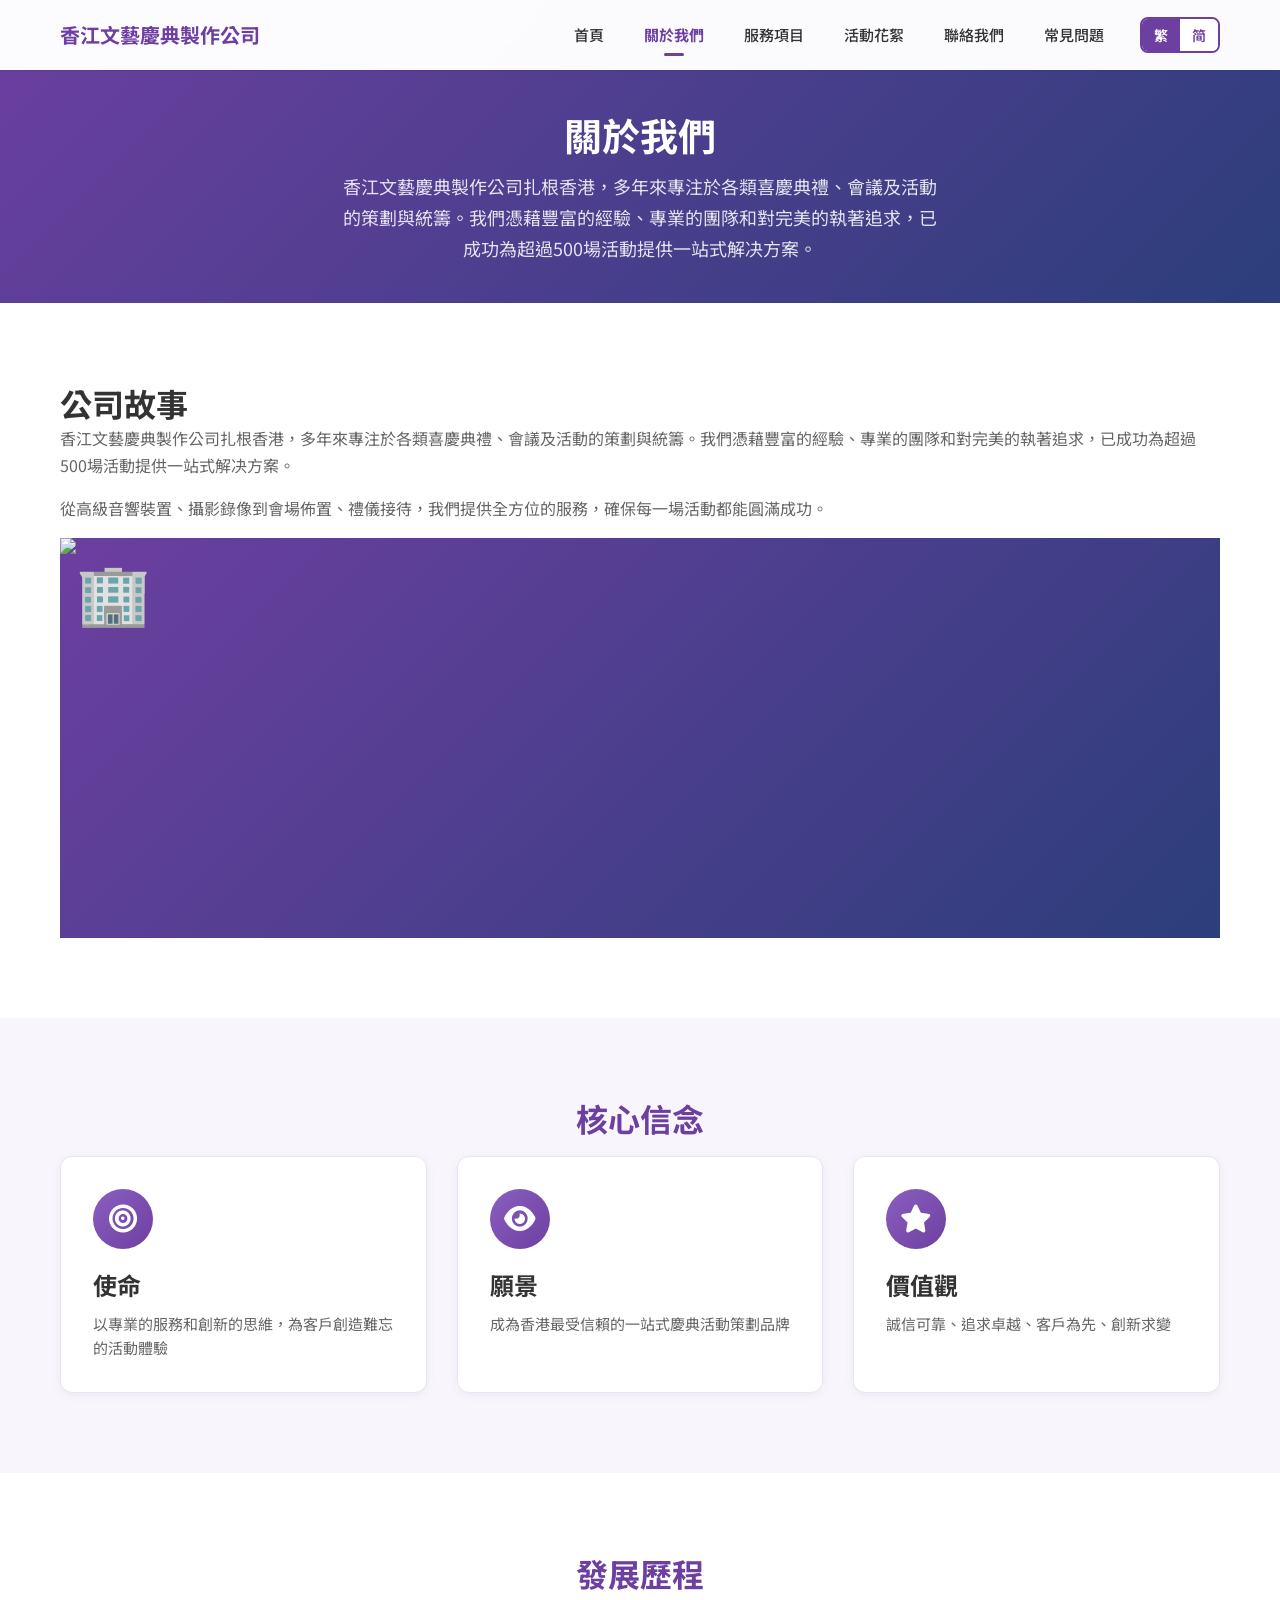
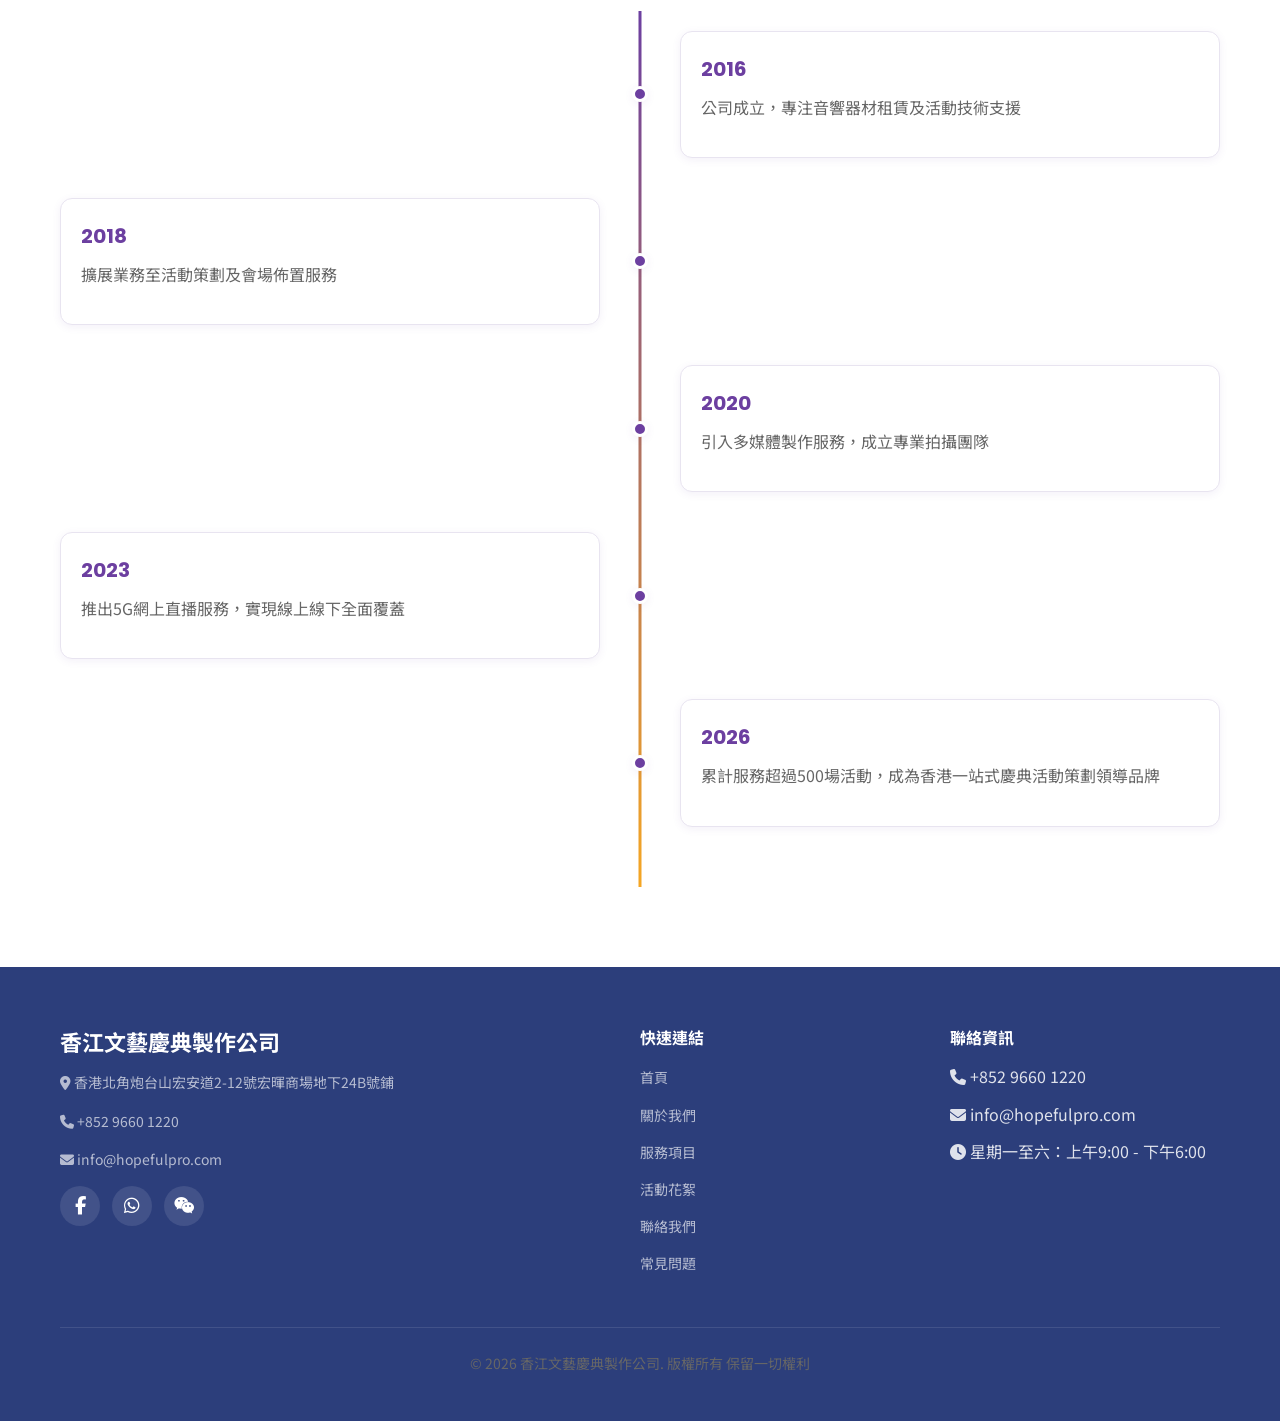
==== about.html @ d1c0e614 "feat: implement all 6 website pages with bilingual support - index.html: homepage with hero, 3 servi" ====
<!DOCTYPE html>
<html lang="zh-HK">
<head>
  <meta charset="UTF-8">
  <meta name="viewport" content="width=device-width, initial-scale=1.0">
  <title data-lang="aboutTitle">關於我們 - 香江文藝慶典製作公司</title>
  <link rel="stylesheet" href="https://cdnjs.cloudflare.com/ajax/libs/font-awesome/6.5.1/css/all.min.css">
  <link rel="stylesheet" href="css/style.css">
</head>
<body>
  <!-- Navigation -->
  <nav class="navbar">
    <div class="container">
      <a href="index.html" class="nav-logo">
        <img src="images/logo/logo.png" alt="Logo" onerror="this.style.display='none'">
        <span data-lang="companyName">香江文藝慶典製作公司</span>
      </a>
      <div class="nav-menu">
        <a href="index.html" class="nav-link" data-lang="navHome">首頁</a>
        <a href="about.html" class="nav-link active" data-lang="navAbout">關於我們</a>
        <a href="services.html" class="nav-link" data-lang="navServices">服務項目</a>
        <a href="gallery.html" class="nav-link" data-lang="navGallery">活動花絮</a>
        <a href="contact.html" class="nav-link" data-lang="navContact">聯絡我們</a>
        <a href="faq.html" class="nav-link" data-lang="navFAQ">常見問題</a>
        <div class="lang-toggle-group">
          <button class="lang-toggle active" data-lang-target="zh-hk">繁</button>
          <button class="lang-toggle" data-lang-target="zh-cn" data-lang="langToggle">简</button>
        </div>
      </div>
      <div class="hamburger">
        <span></span><span></span><span></span>
      </div>
    </div>
  </nav>

  <!-- Page Hero -->
  <section class="page-hero">
    <div class="container">
      <h1 data-lang="aboutTitle">關於我們</h1>
      <p data-lang="aboutStoryP1">香江文藝慶典製作公司扎根香港，多年來專注於各類喜慶典禮、會議及活動的策劃與統籌。</p>
    </div>
  </section>

  <!-- Company Story -->
  <section class="section">
    <div class="container">
      <div class="story-section">
        <div>
          <h2 data-lang="aboutStoryTitle">公司故事</h2>
          <p data-lang="aboutStoryP1">香江文藝慶典製作公司扎根香港，多年來專注於各類喜慶典禮、會議及活動的策劃與統籌。我們憑藉豐富的經驗、專業的團隊和對完美的執著追求，已成功為超過500場活動提供一站式解决方案。</p>
          <p data-lang="aboutStoryP2">從高級音響裝置、攝影錄像到會場佈置、禮儀接待，我們提供全方位的服務，確保每一場活動都能圓滿成功。</p>
        </div>
        <div class="story-image">
          <img src="images/hero/company.jpg" alt="公司照片" onerror="this.style.cssText='background:linear-gradient(135deg,#6C3FA0,#2C3E7B);height:400px;display:flex;align-items:center;justify-content:center;font-size:60px;color:white';this.alt='🏢'">
        </div>
      </div>
    </div>
  </section>

  <!-- Mission / Vision / Values -->
  <section class="section section-alt">
    <div class="container">
      <h2 class="section-title">核心信念</h2>
      <div class="grid-3">
        <div class="card fade-in">
          <div class="card-icon"><i class="fas fa-bullseye"></i></div>
          <h3 data-lang="aboutMission">使命</h3>
          <p data-lang="aboutMissionDesc">以專業的服務和創新的思維，為客戶創造難忘的活動體驗</p>
        </div>
        <div class="card fade-in">
          <div class="card-icon"><i class="fas fa-eye"></i></div>
          <h3 data-lang="aboutVision">願景</h3>
          <p data-lang="aboutVisionDesc">成為香港最受信賴的一站式慶典活動策劃品牌</p>
        </div>
        <div class="card fade-in">
          <div class="card-icon"><i class="fas fa-star"></i></div>
          <h3 data-lang="aboutValues">價值觀</h3>
          <p data-lang="aboutValuesDesc">誠信可靠、追求卓越、客戶為先、創新求變</p>
        </div>
      </div>
    </div>
  </section>

  <!-- Timeline -->
  <section class="section">
    <div class="container">
      <h2 class="section-title">發展歷程</h2>
      <div class="timeline">
        <div class="timeline-item">
          <div class="timeline-dot"></div>
          <div class="timeline-content">
            <div class="timeline-year">2016</div>
            <p>公司成立，專注音響器材租賃及活動技術支援</p>
          </div>
        </div>
        <div class="timeline-item">
          <div class="timeline-dot"></div>
          <div class="timeline-content">
            <div class="timeline-year">2018</div>
            <p>擴展業務至活動策劃及會場佈置服務</p>
          </div>
        </div>
        <div class="timeline-item">
          <div class="timeline-dot"></div>
          <div class="timeline-content">
            <div class="timeline-year">2020</div>
            <p>引入多媒體製作服務，成立專業拍攝團隊</p>
          </div>
        </div>
        <div class="timeline-item">
          <div class="timeline-dot"></div>
          <div class="timeline-content">
            <div class="timeline-year">2023</div>
            <p>推出5G網上直播服務，實現線上線下全面覆蓋</p>
          </div>
        </div>
        <div class="timeline-item">
          <div class="timeline-dot"></div>
          <div class="timeline-content">
            <div class="timeline-year">2026</div>
            <p>累計服務超過500場活動，成為香港一站式慶典活動策劃領導品牌</p>
          </div>
        </div>
      </div>
    </div>
  </section>

  <!-- Footer -->
  <footer class="footer">
    <div class="container">
      <div class="footer-grid">
        <div class="footer-brand">
          <h3 data-lang="footerCompany">香江文藝慶典製作公司</h3>
          <p><i class="fas fa-map-marker-alt"></i> <span data-lang="contactAddressValue">香港北角炮台山宏安道2-12號宏暉商場地下24B號鋪</span></p>
          <p><i class="fas fa-phone"></i> +852 9660 1220</p>
          <p><i class="fas fa-envelope"></i> info@hopefulpro.com</p>
          <div class="footer-social">
            <a href="#" aria-label="Facebook"><i class="fab fa-facebook-f"></i></a>
            <a href="#" aria-label="WhatsApp"><i class="fab fa-whatsapp"></i></a>
            <a href="#" aria-label="WeChat"><i class="fab fa-weixin"></i></a>
          </div>
        </div>
        <div class="footer-links">
          <h4 data-lang="footerQuickLinks">快速連結</h4>
          <ul>
            <li><a href="index.html" data-lang="navHome">首頁</a></li>
            <li><a href="about.html" data-lang="navAbout">關於我們</a></li>
            <li><a href="services.html" data-lang="navServices">服務項目</a></li>
            <li><a href="gallery.html" data-lang="navGallery">活動花絮</a></li>
            <li><a href="contact.html" data-lang="navContact">聯絡我們</a></li>
            <li><a href="faq.html" data-lang="navFAQ">常見問題</a></li>
          </ul>
        </div>
        <div class="footer-links">
          <h4 data-lang="footerContact">聯絡資訊</h4>
          <ul>
            <li><i class="fas fa-phone"></i> +852 9660 1220</li>
            <li><i class="fas fa-envelope"></i> info@hopefulpro.com</li>
            <li><i class="fas fa-clock"></i> <span data-lang="contactHoursValue">星期一至六：上午9:00 - 下午6:00</span></li>
          </ul>
        </div>
      </div>
      <div class="footer-bottom">
        <p>&copy; 2026 <span data-lang="footerCompany">香江文藝慶典製作公司</span>. <span data-lang="footerRights">版權所有 保留一切權利</span></p>
      </div>
    </div>
  </footer>

  <script src="js/lang-data.js"></script>
  <script src="js/main.js"></script>
</body>
</html>
---- css/style.css ----
/* ============================================
   香江文藝慶典製作公司 - Global Stylesheet
   Design System v1.0
   ============================================ */

/* --- Google Fonts --- */
@import url('https://fonts.googleapis.com/css2?family=Noto+Sans+TC:wght@400;500;700;900&family=Noto+Sans+SC:wght@400;500;700;900&family=Poppins:wght@400;600&display=swap');

/* --- CSS Custom Properties --- */
:root {
  --primary: #6C3FA0;
  --primary-dark: #542e80;
  --primary-light: #8b5fbf;
  --accent: #F5A623;
  --accent-dark: #d48e0f;
  --cta: #FF6B6B;
  --cta-dark: #e04848;
  --navy: #2C3E7B;
  --navy-dark: #1a2752;
  --bg-light: #F8F6FC;
  --bg-white: #FFFFFF;
  --text-dark: #333333;
  --text-mid: #666666;
  --text-light: #999999;
  --border: #e8e4f0;
  --gradient-hero: linear-gradient(135deg, var(--primary) 0%, var(--navy) 100%);
  --gradient-accent: linear-gradient(135deg, var(--accent) 0%, var(--cta) 100%);
  --shadow-sm: 0 2px 8px rgba(108, 63, 160, 0.08);
  --shadow-md: 0 4px 20px rgba(108, 63, 160, 0.10);
  --shadow-lg: 0 8px 32px rgba(108, 63, 160, 0.15);
  --shadow-hover: 0 8px 28px rgba(108, 63, 160, 0.18);
  --radius-sm: 8px;
  --radius-md: 12px;
  --radius-lg: 16px;
  --radius-full: 50px;
  --font-cn: 'Noto Sans TC', 'Noto Sans SC', sans-serif;
  --font-en: 'Poppins', sans-serif;
  --max-width: 1200px;
  --nav-height: 70px;
  --section-padding: 80px 0;
}

/* --- CSS Reset --- */
*, *::before, *::after { box-sizing: border-box; margin: 0; padding: 0; }
html { scroll-behavior: smooth; -webkit-text-size-adjust: 100%; }
body {
  font-family: var(--font-cn);
  font-size: 16px;
  line-height: 1.7;
  color: var(--text-dark);
  background-color: var(--bg-white);
  -webkit-font-smoothing: antialiased;
}
img { max-width: 100%; height: auto; display: block; }
a { color: inherit; text-decoration: none; transition: color 0.3s ease; }
ul, ol { list-style: none; }

/* --- Typography --- */
h1, h2, h3, h4 { font-family: var(--font-cn); line-height: 1.3; font-weight: 700; }
h1 { font-size: 42px; } h2 { font-size: 32px; } h3 { font-size: 24px; } h4 { font-size: 18px; }
p { margin-bottom: 16px; color: var(--text-mid); }

/* --- Layout --- */
.container { width: 100%; max-width: var(--max-width); margin: 0 auto; padding: 0 20px; }
.section { padding: var(--section-padding); }
.section-alt { background-color: var(--bg-light); }
.section-title { text-align: center; margin-bottom: 16px; color: var(--primary); }
.section-subtitle { text-align: center; color: var(--text-mid); font-size: 18px; margin-bottom: 50px; max-width: 600px; margin-left: auto; margin-right: auto; }

/* --- Buttons --- */
.btn {
  display: inline-flex; align-items: center; gap: 8px;
  padding: 14px 32px; border-radius: var(--radius-full);
  font-family: var(--font-cn); font-size: 16px; font-weight: 600;
  border: 2px solid transparent; cursor: pointer;
  transition: all 0.3s ease; text-align: center; white-space: nowrap;
}
.btn-primary { background-color: var(--primary); color: white; border-color: var(--primary); }
.btn-primary:hover { background-color: var(--primary-dark); border-color: var(--primary-dark); transform: translateY(-2px); box-shadow: var(--shadow-md); }
.btn-cta { background-color: var(--cta); color: white; border-color: var(--cta); padding: 16px 40px; font-size: 18px; }
.btn-cta:hover { background-color: var(--cta-dark); border-color: var(--cta-dark); transform: translateY(-3px); box-shadow: 0 8px 25px rgba(255, 107, 107, 0.4); }
.btn-outline { background-color: transparent; color: var(--primary); border-color: var(--primary); }
.btn-outline:hover { background-color: var(--primary); color: white; transform: translateY(-2px); }
.btn-white { background-color: white; color: var(--primary); border-color: white; }
.btn-white:hover { background-color: var(--bg-light); transform: translateY(-2px); }

/* --- Navigation --- */
.navbar {
  position: fixed; top: 0; left: 0; width: 100%; height: var(--nav-height);
  background-color: rgba(255, 255, 255, 0.98);
  backdrop-filter: blur(10px); z-index: 1000;
  box-shadow: 0 1px 3px rgba(0, 0, 0, 0.06);
}
.navbar .container { display: flex; align-items: center; justify-content: space-between; height: 100%; }
.nav-logo { display: flex; align-items: center; gap: 12px; font-size: 20px; font-weight: 700; color: var(--primary); }
.nav-logo img { height: 40px; width: auto; }
.nav-menu { display: flex; align-items: center; gap: 8px; }
.nav-link {
  padding: 8px 16px; font-size: 15px; font-weight: 500;
  color: var(--text-dark); border-radius: var(--radius-sm);
  transition: all 0.3s ease; position: relative;
}
.nav-link:hover { color: var(--primary); background-color: var(--bg-light); }
.nav-link.active { color: var(--primary); font-weight: 700; }
.nav-link.active::after {
  content: ''; position: absolute; bottom: 0; left: 50%; transform: translateX(-50%);
  width: 20px; height: 3px; background-color: var(--primary); border-radius: 2px;
}
.lang-toggle-group { display: flex; border: 2px solid var(--primary); border-radius: var(--radius-sm); overflow: hidden; margin-left: 12px; }
.lang-toggle {
  padding: 6px 12px; font-size: 14px; font-weight: 600; cursor: pointer;
  background: white; color: var(--primary); border: none;
  transition: all 0.3s ease; font-family: var(--font-cn);
}
.lang-toggle.active { background: var(--primary); color: white; }
.lang-toggle:hover:not(.active) { background: var(--bg-light); }

/* Hamburger */
.hamburger { display: none; flex-direction: column; gap: 5px; cursor: pointer; padding: 5px; background: none; border: none; }
.hamburger span { display: block; width: 25px; height: 3px; background: var(--text-dark); border-radius: 3px; transition: all 0.3s ease; }
.hamburger.active span:nth-child(1) { transform: rotate(45deg) translate(5px, 6px); }
.hamburger.active span:nth-child(2) { opacity: 0; }
.hamburger.active span:nth-child(3) { transform: rotate(-45deg) translate(5px, -6px); }

/* --- Hero --- */
.hero {
  padding-top: var(--nav-height); min-height: 85vh;
  display: flex; align-items: center; justify-content: center;
  background: var(--gradient-hero); color: white; text-align: center;
  position: relative; overflow: hidden;
}
.hero::before {
  content: ''; position: absolute; top: 0; left: 0; right: 0; bottom: 0;
  background: url("data:image/svg+xml,%3Csvg width='60' height='60' viewBox='0 0 60 60' xmlns='http://www.w3.org/2000/svg'%3E%3Cg fill='none' fill-rule='evenodd'%3E%3Cg fill='%23ffffff' fill-opacity='0.05'%3E%3Cpath d='M36 34v-4h-2v4h-4v2h4v4h2v-4h4v-2h-4zm0-30V0h-2v4h-4v2h4v4h2V6h4V4h-4zM6 34v-4H4v4H0v2h4v4h2v-4h4v-2H6zM6 4V0H4v4H0v2h4v4h2V6h4V4H6z'/%3E%3C/g%3E%3C/g%3E%3C/svg%3E");
  pointer-events: none;
}
.hero-content { position: relative; z-index: 1; max-width: 800px; padding: 40px 20px; }
.hero-content h1 { font-size: 52px; font-weight: 900; margin-bottom: 20px; color: white; }
.hero-content p { font-size: 22px; color: rgba(255,255,255,0.9); margin-bottom: 36px; }

/* --- Page Hero --- */
.page-hero {
  padding-top: calc(var(--nav-height) + 40px); padding-bottom: 40px;
  background: var(--gradient-hero); color: white; text-align: center;
}
.page-hero h1 { font-size: 38px; color: white; margin-bottom: 12px; }
.page-hero p { color: rgba(255,255,255,0.85); font-size: 18px; max-width: 600px; margin: 0 auto; }

/* --- Cards --- */
.card {
  background: var(--bg-white); border-radius: var(--radius-md);
  box-shadow: var(--shadow-sm); padding: 32px;
  transition: all 0.3s ease; border: 1px solid var(--border);
}
.card:hover { transform: translateY(-4px); box-shadow: var(--shadow-hover); }
.card-icon {
  width: 60px; height: 60px; border-radius: 50%;
  background: linear-gradient(135deg, var(--primary-light), var(--primary));
  display: flex; align-items: center; justify-content: center;
  margin-bottom: 20px; font-size: 28px; color: white;
}
.card h3 { margin-bottom: 12px; color: var(--text-dark); }
.card p { color: var(--text-mid); font-size: 15px; line-height: 1.6; margin-bottom: 0; }

/* --- Grids --- */
.grid-2 { display: grid; grid-template-columns: 1fr 1fr; gap: 30px; }
.grid-3 { display: grid; grid-template-columns: repeat(3, 1fr); gap: 30px; }

/* --- Stats --- */
.stats-grid { display: grid; grid-template-columns: repeat(3, 1fr); gap: 30px; text-align: center; }
.stat-number {
  font-family: var(--font-en); font-size: 48px; font-weight: 700;
  background: var(--gradient-accent); -webkit-background-clip: text; -webkit-text-fill-color: transparent;
  background-clip: text; display: block; margin-bottom: 8px;
}
.stat-label { font-size: 16px; color: var(--text-mid); font-weight: 500; }

/* --- Timeline --- */
.timeline { position: relative; padding: 20px 0; }
.timeline::before {
  content: ''; position: absolute; left: 50%; transform: translateX(-50%);
  top: 0; bottom: 0; width: 3px;
  background: linear-gradient(to bottom, var(--primary), var(--accent));
}
.timeline-item { display: flex; align-items: center; margin-bottom: 40px; position: relative; }
.timeline-item:nth-child(odd) { flex-direction: row-reverse; }
.timeline-content { width: calc(50% - 40px); padding: 20px; background: var(--bg-white); border-radius: var(--radius-md); box-shadow: var(--shadow-sm); border: 1px solid var(--border); }
.timeline-year { font-family: var(--font-en); font-size: 20px; font-weight: 700; color: var(--primary); margin-bottom: 8px; }
.timeline-dot { width: 16px; height: 16px; border-radius: 50%; background: var(--primary); position: absolute; left: 50%; transform: translateX(-50%); border: 3px solid white; box-shadow: var(--shadow-sm); z-index: 1; }

/* --- Gallery --- */
.gallery-grid { columns: 3; column-gap: 20px; }
.gallery-item { break-inside: avoid; margin-bottom: 20px; border-radius: var(--radius-md); overflow: hidden; cursor: pointer; position: relative; transition: transform 0.3s ease; }
.gallery-item:hover { transform: scale(1.02); }
.gallery-item-overlay { position: absolute; bottom: 0; left: 0; right: 0; padding: 20px; background: linear-gradient(transparent, rgba(0,0,0,0.7)); color: white; opacity: 0; transition: opacity 0.3s ease; }
.gallery-item:hover .gallery-item-overlay { opacity: 1; }
.gallery-filters { display: flex; justify-content: center; gap: 12px; margin-bottom: 40px; flex-wrap: wrap; }
.gallery-filter { padding: 10px 24px; border-radius: var(--radius-full); border: 2px solid var(--border); background: white; font-family: var(--font-cn); font-size: 15px; cursor: pointer; transition: all 0.3s ease; color: var(--text-mid); }
.gallery-filter:hover { border-color: var(--primary); color: var(--primary); }
.gallery-filter.active { background: var(--primary); color: white; border-color: var(--primary); }

/* --- Lightbox --- */
.lightbox { display: none; position: fixed; top: 0; left: 0; width: 100%; height: 100%; background: rgba(0,0,0,0.9); z-index: 2000; justify-content: center; align-items: center; padding: 40px; }
.lightbox.active { display: flex; }
.lightbox img { max-width: 90%; max-height: 90%; object-fit: contain; border-radius: var(--radius-sm); }
.lightbox-close { position: absolute; top: 20px; right: 30px; font-size: 40px; color: white; cursor: pointer; width: 50px; height: 50px; display: flex; align-items: center; justify-content: center; background: rgba(255,255,255,0.1); border-radius: 50%; border: none; }

/* --- FAQ --- */
.faq-section { max-width: 800px; margin: 0 auto; }
.faq-category { margin-bottom: 40px; }
.faq-category-title { font-size: 20px; font-weight: 700; color: var(--primary); margin-bottom: 16px; padding-bottom: 8px; border-bottom: 2px solid var(--border); }
.faq-item { margin-bottom: 12px; border: 1px solid var(--border); border-radius: var(--radius-sm); overflow: hidden; }
.faq-question { width: 100%; padding: 18px 24px; background: white; border: none; text-align: left; font-family: var(--font-cn); font-size: 16px; font-weight: 500; color: var(--text-dark); cursor: pointer; display: flex; justify-content: space-between; align-items: center; }
.faq-question:hover { background: var(--bg-light); }
.faq-question::after { content: '+'; font-size: 22px; color: var(--primary); font-weight: 300; }
.faq-question.active::after { content: '−'; }
.faq-answer { max-height: 0; overflow: hidden; transition: max-height 0.3s ease; padding: 0 24px; background: var(--bg-light); }
.faq-answer p { padding: 18px 0; color: var(--text-mid); font-size: 15px; margin: 0; }

/* --- Contact --- */
.contact-grid { display: grid; grid-template-columns: 1fr 1fr; gap: 40px; }
.contact-info-card { display: flex; gap: 16px; padding: 24px; background: var(--bg-white); border-radius: var(--radius-md); box-shadow: var(--shadow-sm); border: 1px solid var(--border); margin-bottom: 20px; }
.contact-icon { width: 50px; height: 50px; border-radius: 50%; background: var(--bg-light); display: flex; align-items: center; justify-content: center; font-size: 20px; color: var(--primary); flex-shrink: 0; }
.contact-detail h4 { font-size: 16px; margin-bottom: 4px; }
.contact-detail p { font-size: 14px; color: var(--text-mid); margin: 0; }
.contact-map { border-radius: var(--radius-md); overflow: hidden; box-shadow: var(--shadow-sm); border: 1px solid var(--border); }
.contact-map iframe { width: 100%; min-height: 400px; display: block; }
.business-hours { margin-top: 24px; padding: 24px; background: var(--bg-light); border-radius: var(--radius-md); border-left: 4px solid var(--accent); }

/* --- CTA Section --- */
.cta-section { text-align: center; padding: 80px 20px; background: var(--gradient-hero); color: white; border-radius: var(--radius-lg); margin: 40px 0; }
.cta-section h2 { font-size: 36px; color: white; margin-bottom: 16px; }
.cta-section p { color: rgba(255,255,255,0.9); font-size: 18px; margin-bottom: 32px; max-width: 600px; margin-left: auto; margin-right: auto; }

/* --- Footer --- */
.footer { background-color: var(--navy); color: rgba(255,255,255,0.85); padding: 60px 0 30px; }
.footer-grid { display: grid; grid-template-columns: 2fr 1fr 1fr; gap: 40px; margin-bottom: 40px; }
.footer-brand h3 { color: white; font-size: 22px; margin-bottom: 16px; }
.footer-brand p { color: rgba(255,255,255,0.65); font-size: 14px; line-height: 1.6; }
.footer-links h4 { color: white; font-size: 16px; margin-bottom: 16px; }
.footer-links ul li { margin-bottom: 10px; }
.footer-links ul li a { color: rgba(255,255,255,0.65); font-size: 14px; }
.footer-links ul li a:hover { color: var(--accent); }
.footer-social { display: flex; gap: 12px; margin-top: 16px; }
.footer-social a { width: 40px; height: 40px; border-radius: 50%; background: rgba(255,255,255,0.1); display: flex; align-items: center; justify-content: center; color: white; font-size: 18px; transition: all 0.3s ease; }
.footer-social a:hover { background: var(--accent); transform: translateY(-2px); }
.footer-bottom { border-top: 1px solid rgba(255,255,255,0.1); padding-top: 24px; text-align: center; font-size: 14px; color: rgba(255,255,255,0.5); }

/* --- Animations --- */
.fade-in { opacity: 0; transform: translateY(20px); animation: fadeInUp 0.6s ease forwards; }
@keyframes fadeInUp { to { opacity: 1; transform: translateY(0); } }
.fade-in:nth-child(2) { animation-delay: 0.1s; }
.fade-in:nth-child(3) { animation-delay: 0.2s; }

/* --- Responsive --- */
@media (max-width: 1024px) {
  .grid-3 { grid-template-columns: repeat(2, 1fr); }
  .footer-grid { grid-template-columns: 1fr 1fr; }
  .gallery-grid { columns: 2; }
  .contact-grid { grid-template-columns: 1fr; }
  .hero-content h1 { font-size: 42px; }
}

@media (max-width: 768px) {
  h1 { font-size: 28px; } h2 { font-size: 24px; } h3 { font-size: 20px; }
  .hamburger { display: flex; }
  .nav-menu {
    position: fixed; top: var(--nav-height); right: -100%;
    width: 80%; max-width: 320px; height: calc(100vh - var(--nav-height));
    background: white; flex-direction: column; padding: 24px;
    box-shadow: -4px 0 20px rgba(0,0,0,0.1); transition: right 0.3s ease;
  }
  .nav-menu.active { right: 0; }
  .nav-link { width: 100%; padding: 12px 16px; font-size: 16px; }
  .nav-link.active::after { display: none; }
  .nav-link.active { background: var(--bg-light); }
  .lang-toggle-group { margin-left: 0; margin-top: 16px; }
  .hero-content h1 { font-size: 32px; }
  .hero-content p { font-size: 18px; }
  .grid-2, .grid-3 { grid-template-columns: 1fr; }
  .stats-grid { grid-template-columns: 1fr; }
  .stat-number { font-size: 36px; }
  .gallery-grid { columns: 1; }
  .footer-grid { grid-template-columns: 1fr; }
  .timeline::before { left: 20px; }
  .timeline-item, .timeline-item:nth-child(odd) { flex-direction: row; padding-left: 50px; }
  .timeline-content { width: 100%; }
  .timeline-dot { left: 20px; }
  .page-hero h1 { font-size: 28px; }
  .cta-section h2 { font-size: 26px; }
  .cta-section { padding: 50px 20px; }
  .hero { min-height: 70vh; }
}

@media (max-width: 480px) {
  .hero-content h1 { font-size: 26px; }
  .hero-content p { font-size: 16px; }
  .container { padding: 0 16px; }
}
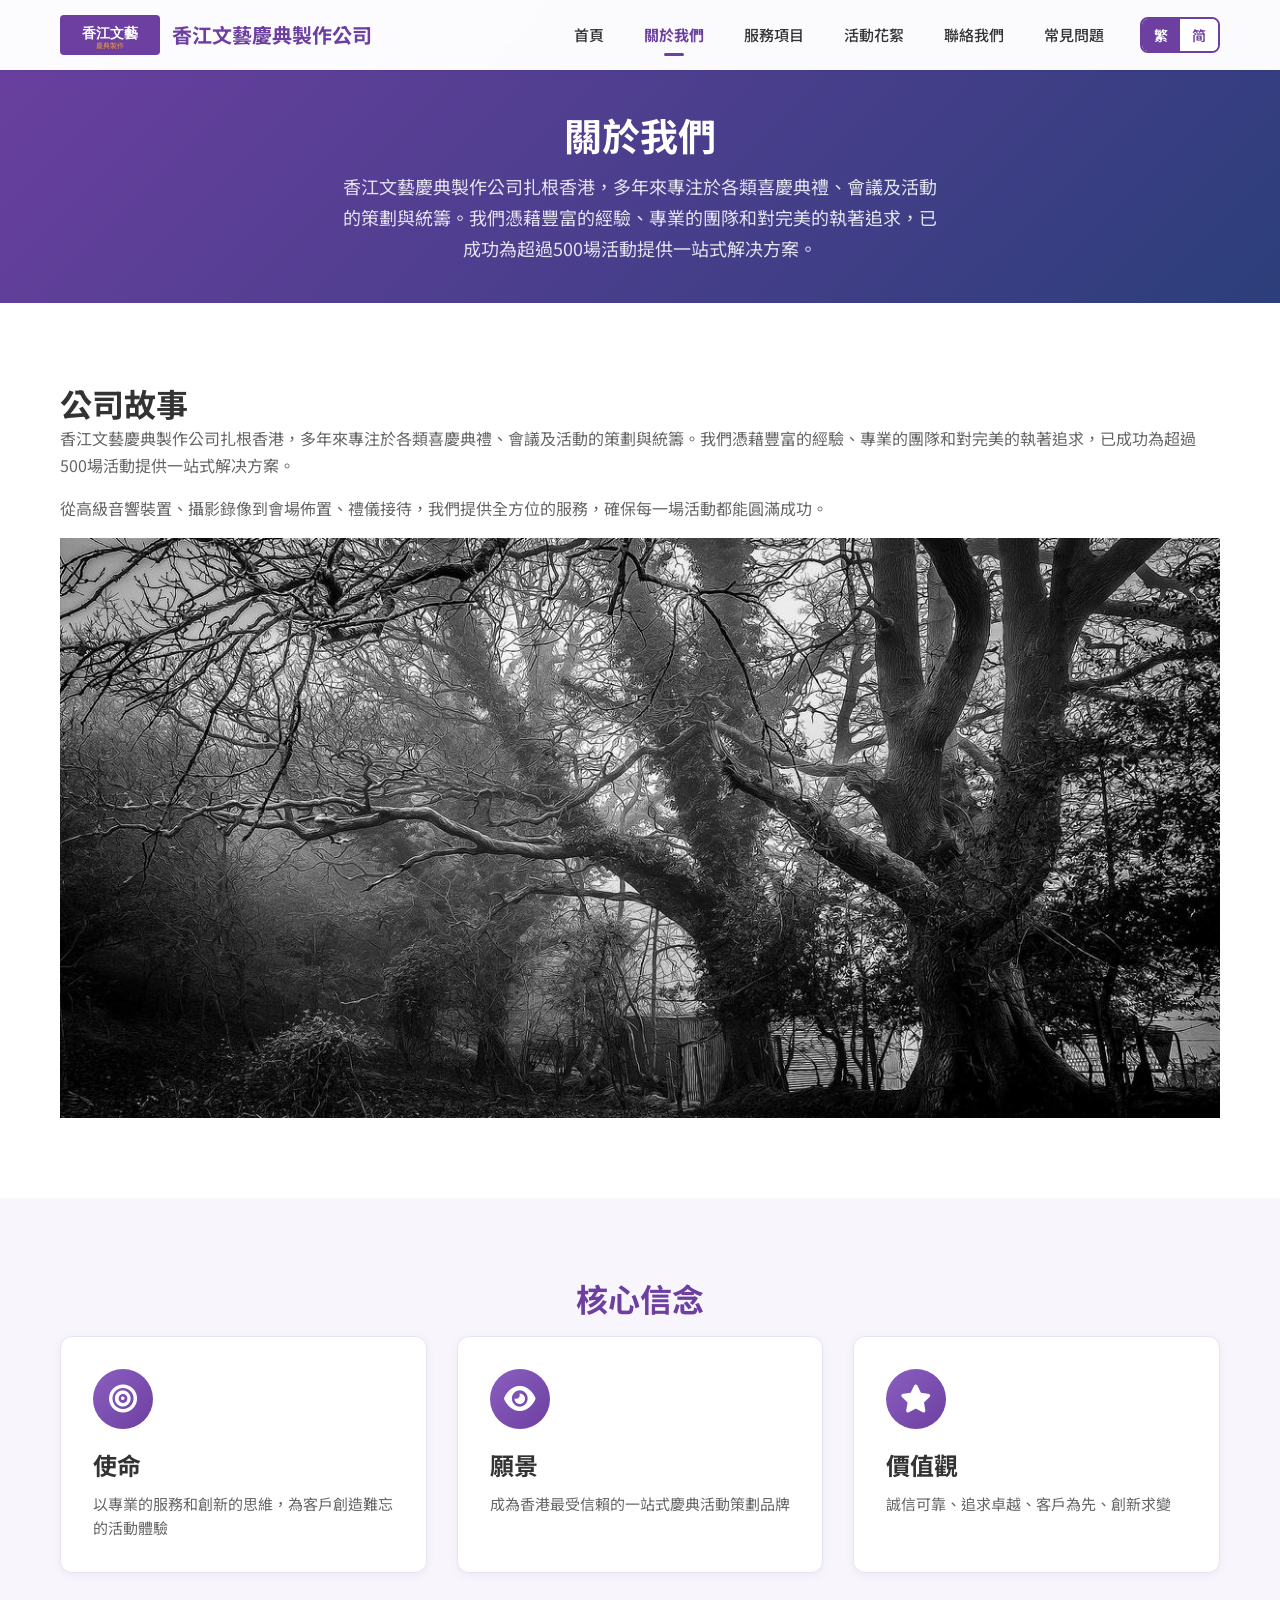
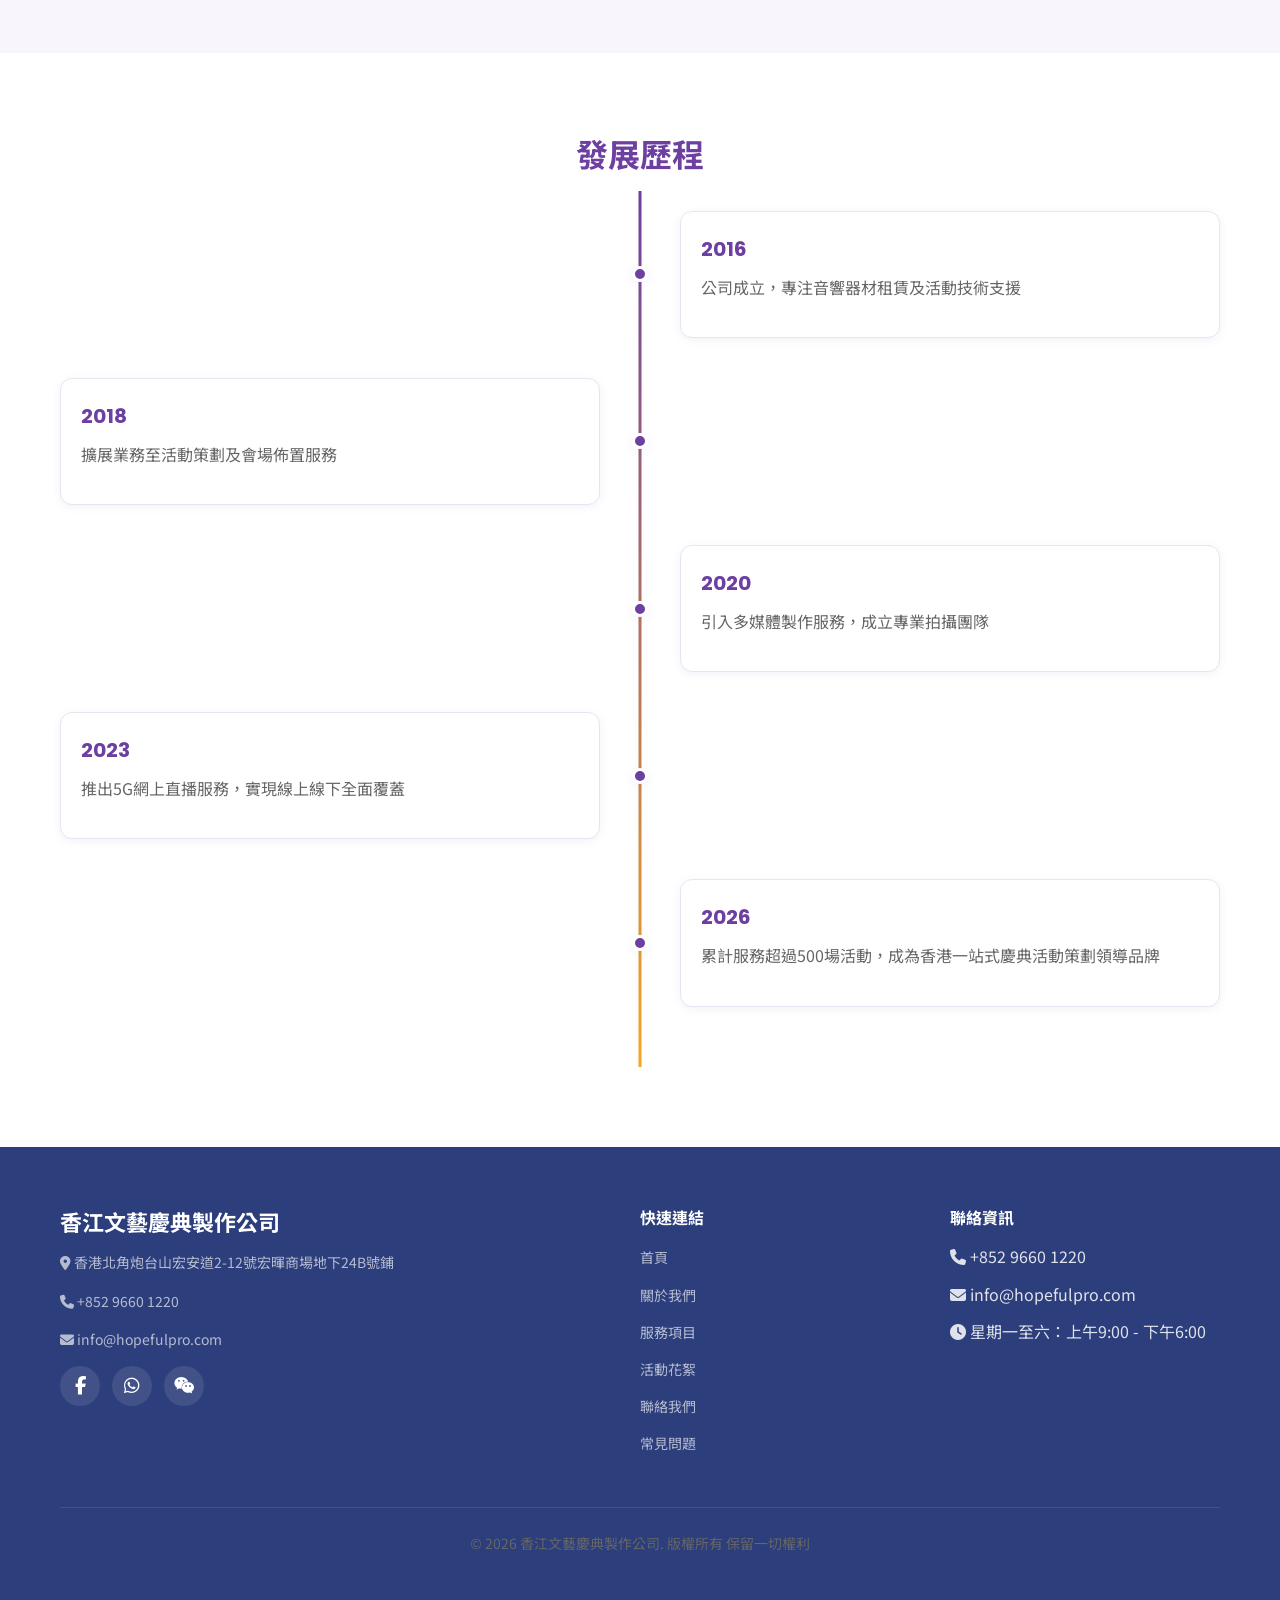
==== commit b994943a: "feat: add image assets and update all pages to use local files - 9 gallery photos downloaded from Pi" ====
--- a/about.html
+++ b/about.html
@@ -12,7 +12,7 @@
   <nav class="navbar">
     <div class="container">
       <a href="index.html" class="nav-logo">
-        <img src="images/logo/logo.png" alt="Logo" onerror="this.style.display='none'">
+        <img src="images/logo/logo.svg" alt="Logo" onerror="this.style.display='none'">
         <span data-lang="companyName">香江文藝慶典製作公司</span>
       </a>
       <div class="nav-menu">
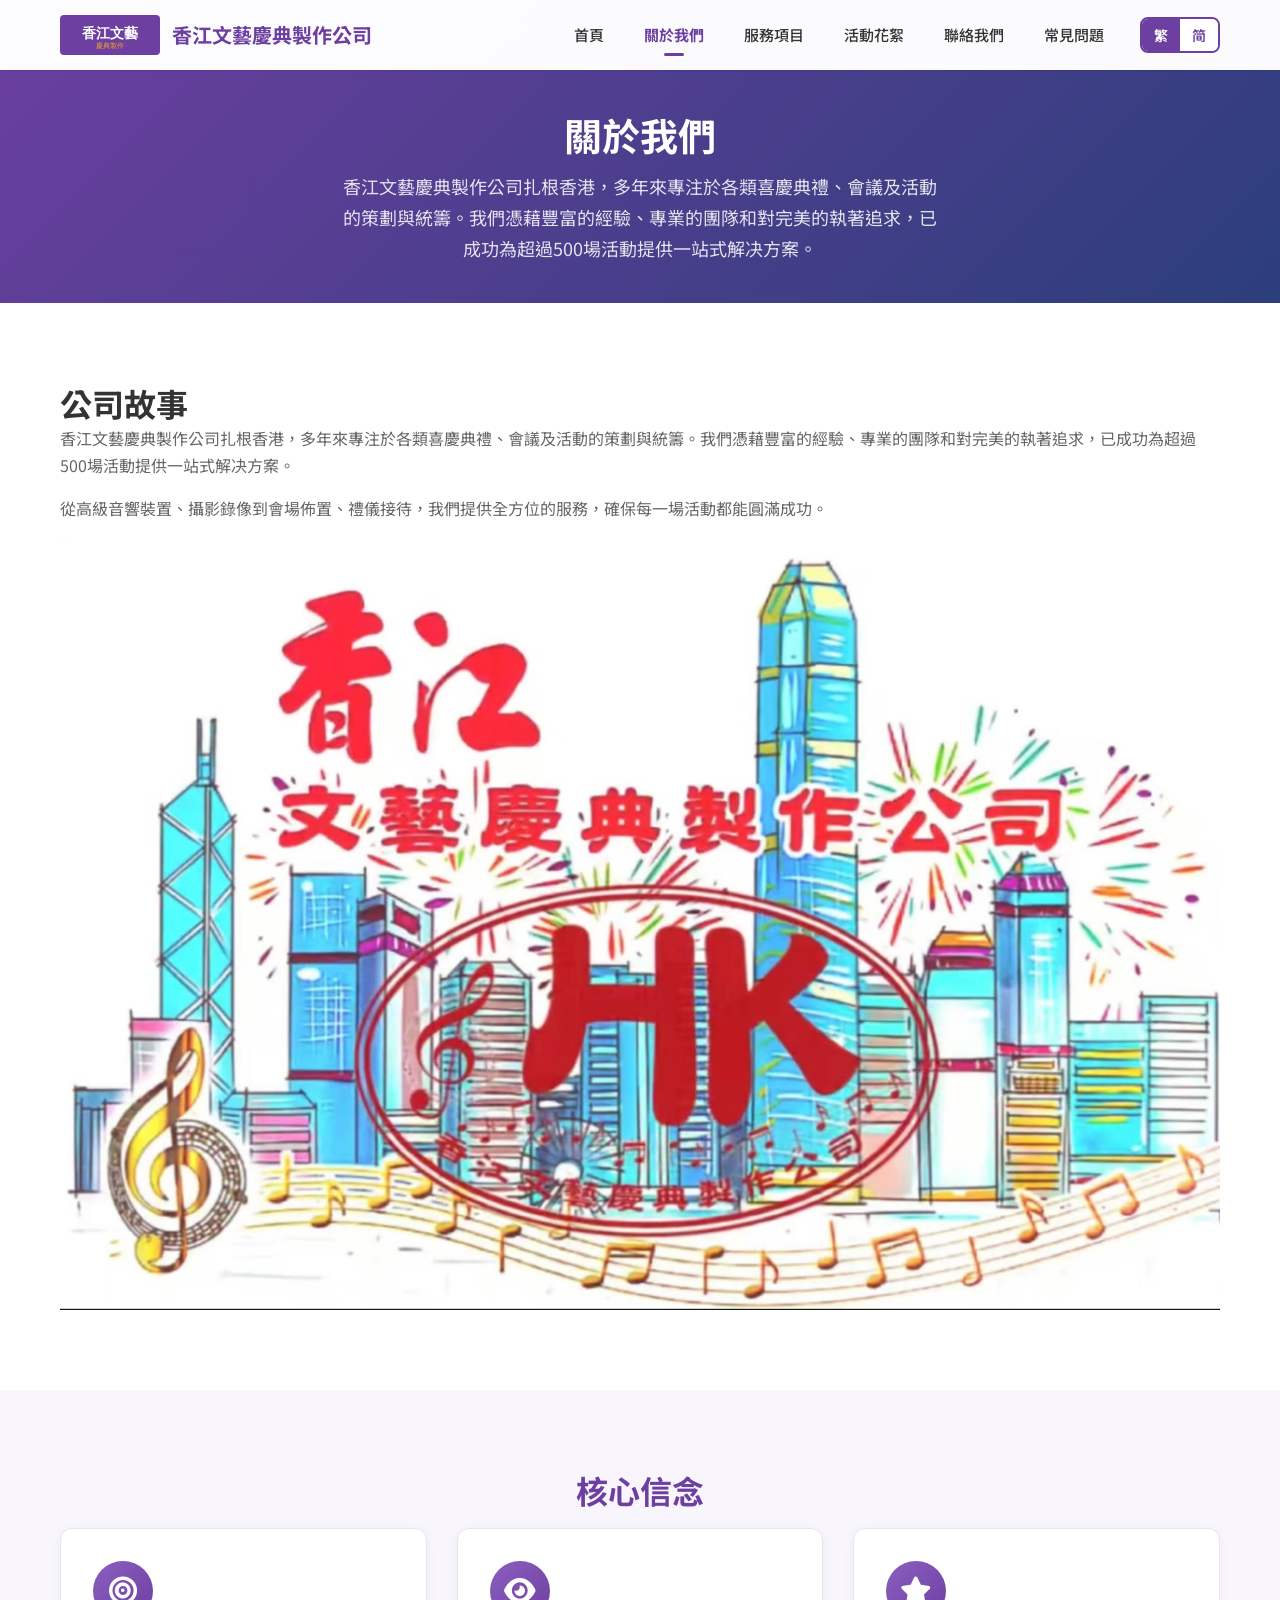
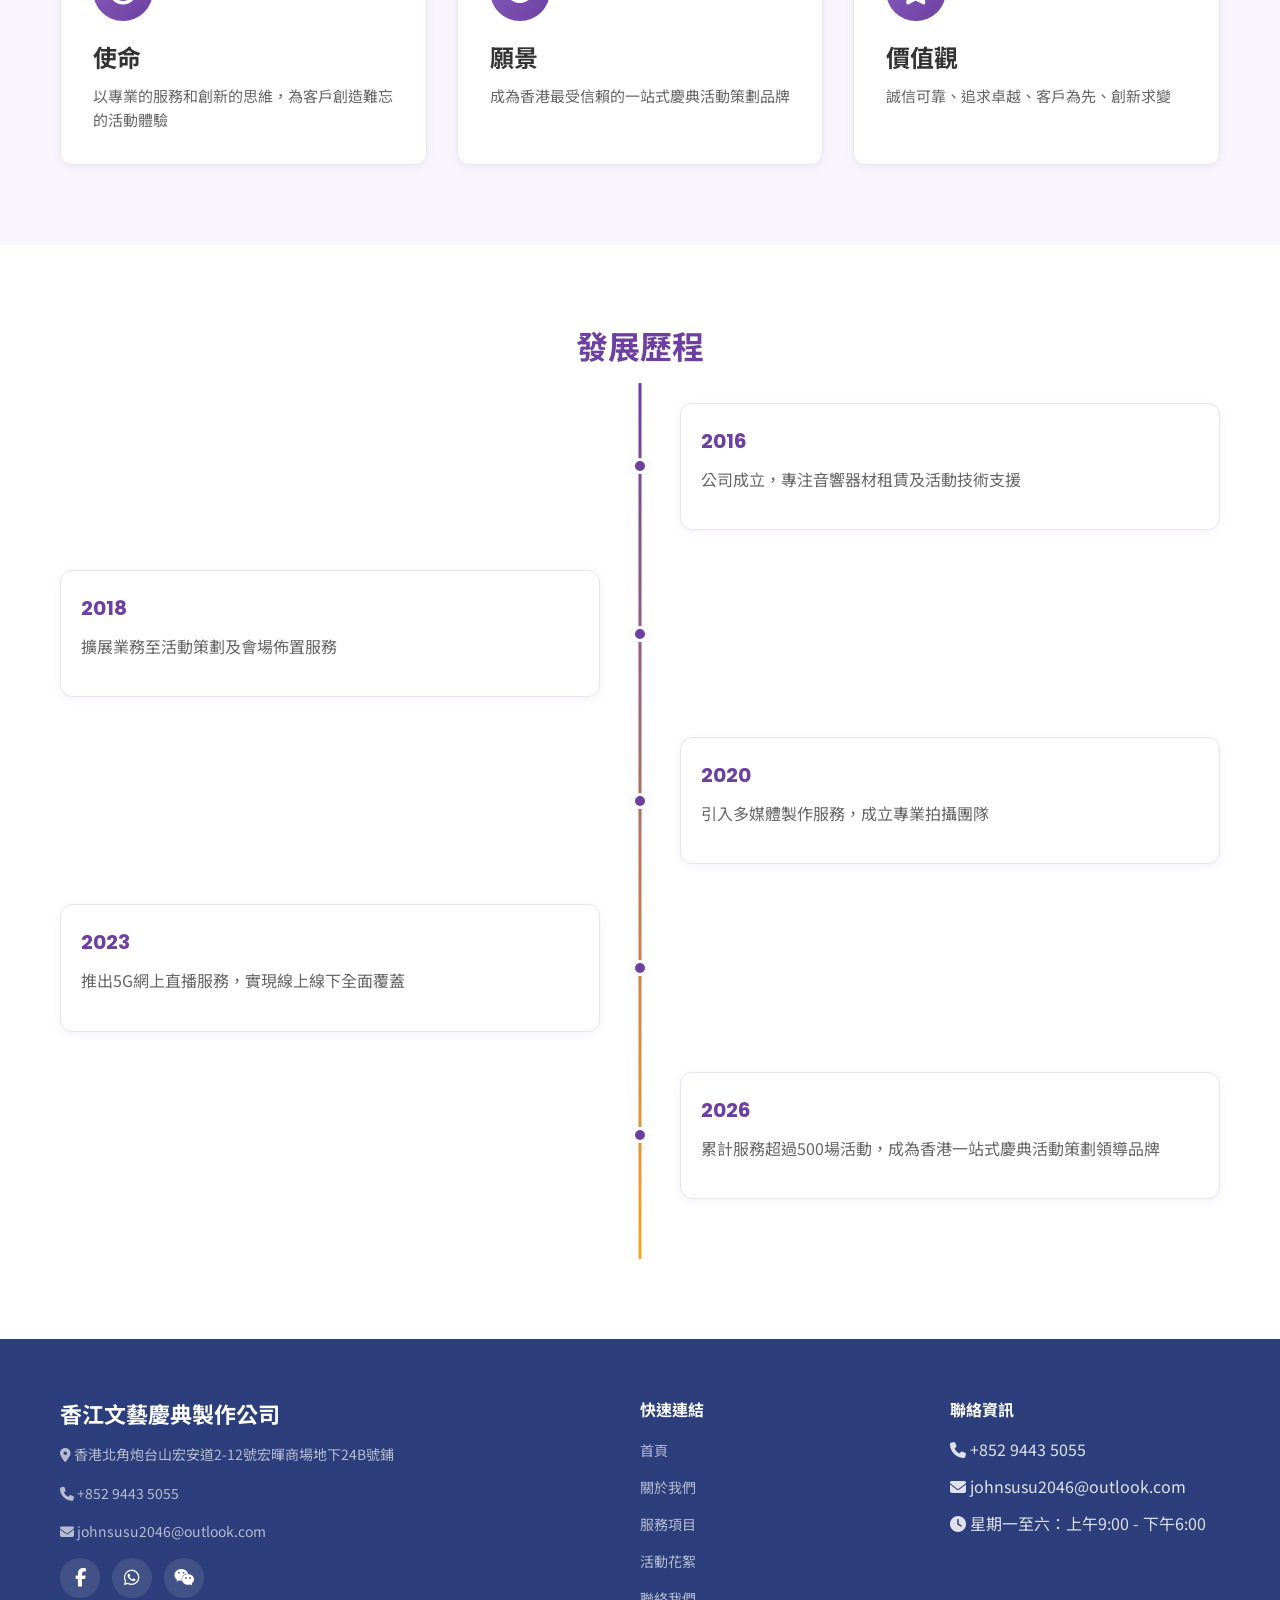
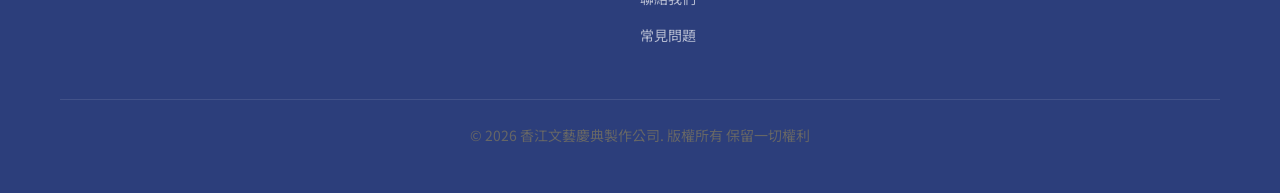
==== commit 89a11feb: "update contact" ====
--- a/about.html
+++ b/about.html
@@ -132,8 +132,8 @@
         <div class="footer-brand">
           <h3 data-lang="footerCompany">香江文藝慶典製作公司</h3>
           <p><i class="fas fa-map-marker-alt"></i> <span data-lang="contactAddressValue">香港北角炮台山宏安道2-12號宏暉商場地下24B號鋪</span></p>
-          <p><i class="fas fa-phone"></i> +852 9660 1220</p>
-          <p><i class="fas fa-envelope"></i> info@hopefulpro.com</p>
+          <p><i class="fas fa-phone"></i> +852 9443 5055</p>
+          <p><i class="fas fa-envelope"></i> johnsusu2046@outlook.com</p>
           <div class="footer-social">
             <a href="#" aria-label="Facebook"><i class="fab fa-facebook-f"></i></a>
             <a href="#" aria-label="WhatsApp"><i class="fab fa-whatsapp"></i></a>
@@ -154,8 +154,8 @@
         <div class="footer-links">
           <h4 data-lang="footerContact">聯絡資訊</h4>
           <ul>
-            <li><i class="fas fa-phone"></i> +852 9660 1220</li>
-            <li><i class="fas fa-envelope"></i> info@hopefulpro.com</li>
+            <li><i class="fas fa-phone"></i> +852 9443 5055</li>
+            <li><i class="fas fa-envelope"></i> johnsusu2046@outlook.com</li>
             <li><i class="fas fa-clock"></i> <span data-lang="contactHoursValue">星期一至六：上午9:00 - 下午6:00</span></li>
           </ul>
         </div>
